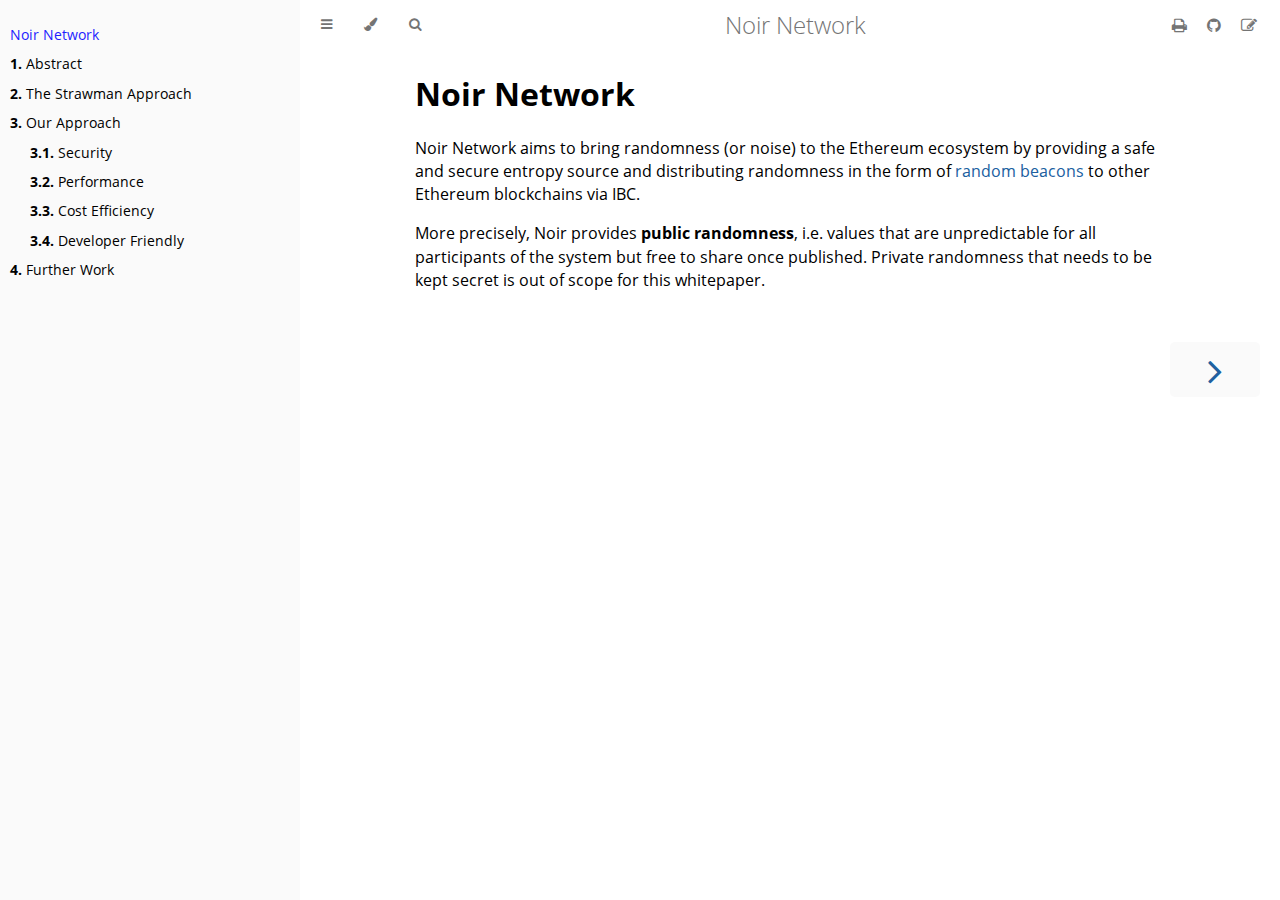
==== index.html @ 394bbcc8 "first commit" ====
<!DOCTYPE HTML>
<html lang="en" class="sidebar-visible no-js light">


<meta http-equiv="content-type" content="text/html;charset=utf-8" /><!-- /Added by HTTrack -->

<head>
    <!-- Book generated using mdBook -->
    <meta charset="UTF-8">
    <title>Noir Network</title>
    <!-- Custom HTML head -->
    <meta content="text/html; charset=utf-8" http-equiv="Content-Type">
    <meta name="description" content="">
    <meta name="viewport" content="width=device-width, initial-scale=1">
    <meta name="theme-color" content="#ffffff" />

    <link rel="icon" href="favicon.svg">
    <link rel="shortcut icon" href="favicon.png">
    <link rel="stylesheet" href="css/variables.css">
    <link rel="stylesheet" href="css/general.css">
    <link rel="stylesheet" href="css/chrome.css">
    <link rel="stylesheet" href="css/print.css" media="print">
    <!-- Fonts -->
    <link rel="stylesheet" href="FontAwesome/css/font-awesome.css">
    <link rel="stylesheet" href="fonts/fonts.css">
    <!-- Highlight.js Stylesheets -->
    <link rel="stylesheet" href="highlight.css">
    <link rel="stylesheet" href="tomorrow-night.css">
    <link rel="stylesheet" href="ayu-highlight.css">

    <!-- Custom theme stylesheets -->
</head>

<body>
    <!-- Provide site root to javascript -->
    <script type="text/javascript">
        var path_to_root = "";
        var default_theme = window.matchMedia("(prefers-color-scheme: dark)").matches ? "navy" : "light";
    </script>

    <!-- Work around some values being stored in localStorage wrapped in quotes -->
    <script type="text/javascript">
        try {
            var theme = localStorage.getItem('mdbook-theme');
            var sidebar = localStorage.getItem('mdbook-sidebar');

            if (theme.startsWith('"') && theme.endsWith('"')) {
                localStorage.setItem('mdbook-theme', theme.slice(1, theme.length - 1));
            }

            if (sidebar.startsWith('"') && sidebar.endsWith('"')) {
                localStorage.setItem('mdbook-sidebar', sidebar.slice(1, sidebar.length - 1));
            }
        } catch (e) { }
    </script>

    <!-- Set the theme before any content is loaded, prevents flash -->
    <script type="text/javascript">
        var theme;
        try { theme = localStorage.getItem('mdbook-theme'); } catch (e) { }
        if (theme === null || theme === undefined) { theme = default_theme; }
        var html = document.querySelector('html');
        html.classList.remove('no-js')
        html.classList.remove('light')
        html.classList.add(theme);
        html.classList.add('js');
    </script>

    <!-- Hide / unhide sidebar before it is displayed -->
    <script type="text/javascript">
        var html = document.querySelector('html');
        var sidebar = 'hidden';
        if (document.body.clientWidth >= 1080) {
            try { sidebar = localStorage.getItem('mdbook-sidebar'); } catch (e) { }
            sidebar = sidebar || 'visible';
        }
        html.classList.remove('sidebar-visible');
        html.classList.add("sidebar-" + sidebar);
    </script>

    <nav id="sidebar" class="sidebar" aria-label="Table of contents">
        <div class="sidebar-scrollbox">
            <ol class="chapter">
                <li class="chapter-item expanded affix "><a href="title.html" class="active">Noir Network</a></li>
                <li class="chapter-item expanded "><a href="abstract.html"><strong aria-hidden="true">1.</strong>
                        Abstract</a></li>
                <li class="chapter-item expanded "><a href="the_strawman_approach.html"><strong
                            aria-hidden="true">2.</strong> The Strawman Approach</a></li>
                <li class="chapter-item expanded "><a href="our_approach.html"><strong aria-hidden="true">3.</strong>
                        Our Approach</a></li>
                <li>
                    <ol class="section">
                        <li class="chapter-item expanded "><a href="security.html"><strong
                                    aria-hidden="true">3.1.</strong> Security</a></li>
                        <li class="chapter-item expanded "><a href="performance.html"><strong
                                    aria-hidden="true">3.2.</strong> Performance</a></li>
                        <li class="chapter-item expanded "><a href="cost_efficiency.html"><strong
                                    aria-hidden="true">3.3.</strong> Cost Efficiency</a></li>
                        <li class="chapter-item expanded "><a href="developer_friendly.html"><strong
                                    aria-hidden="true">3.4.</strong> Developer Friendly</a></li>
                    </ol>
                </li>
                <li class="chapter-item expanded "><a href="further_work.html"><strong aria-hidden="true">4.</strong>
                        Further Work</a></li>
            </ol>
        </div>
        <div id="sidebar-resize-handle" class="sidebar-resize-handle"></div>
    </nav>

    <div id="page-wrapper" class="page-wrapper">

        <div class="page">
            <div id="menu-bar-hover-placeholder"></div>
            <div id="menu-bar" class="menu-bar sticky bordered">
                <div class="left-buttons">
                    <button id="sidebar-toggle" class="icon-button" type="button" title="Toggle Table of Contents"
                        aria-label="Toggle Table of Contents" aria-controls="sidebar">
                        <i class="fa fa-bars"></i>
                    </button>
                    <button id="theme-toggle" class="icon-button" type="button" title="Change theme"
                        aria-label="Change theme" aria-haspopup="true" aria-expanded="false" aria-controls="theme-list">
                        <i class="fa fa-paint-brush"></i>
                    </button>
                    <ul id="theme-list" class="theme-popup" aria-label="Themes" role="menu">
                        <li role="none"><button role="menuitem" class="theme" id="light">Light (default)</button></li>
                        <li role="none"><button role="menuitem" class="theme" id="rust">Rust</button></li>
                        <li role="none"><button role="menuitem" class="theme" id="coal">Coal</button></li>
                        <li role="none"><button role="menuitem" class="theme" id="navy">Navy</button></li>
                        <li role="none"><button role="menuitem" class="theme" id="ayu">Ayu</button></li>
                    </ul>
                    <button id="search-toggle" class="icon-button" type="button" title="Search. (Shortkey: s)"
                        aria-label="Toggle Searchbar" aria-expanded="false" aria-keyshortcuts="S"
                        aria-controls="searchbar">
                        <i class="fa fa-search"></i>
                    </button>
                </div>

                <h1 class="menu-title">Noir Network</h1>

                <div class="right-buttons">
                    <a href="print.html" title="Print this book" aria-label="Print this book">
                        <i id="print-button" class="fa fa-print"></i>
                    </a>
                    <a href="https://github.com/Noir-Network/WhitePaper_network" title="Git repository"
                        aria-label="Git repository">
                        <i id="git-repository-button" class="fa fa-github"></i>
                    </a>
                    <a href="https://github.com/noislabs/whitepaper/edit/main/src/title.md" title="Suggest an edit"
                        aria-label="Suggest an edit">
                        <i id="git-edit-button" class="fa fa-edit"></i>
                    </a>
                </div>
            </div>

            <div id="search-wrapper" class="hidden">
                <form id="searchbar-outer" class="searchbar-outer">
                    <input type="search" id="searchbar" name="searchbar" placeholder="Search this book ..."
                        aria-controls="searchresults-outer" aria-describedby="searchresults-header">
                </form>
                <div id="searchresults-outer" class="searchresults-outer hidden">
                    <div id="searchresults-header" class="searchresults-header"></div>
                    <ul id="searchresults">
                    </ul>
                </div>
            </div>
            <!-- Apply ARIA attributes after the sidebar and the sidebar toggle button are added to the DOM -->
            <script type="text/javascript">
                document.getElementById('sidebar-toggle').setAttribute('aria-expanded', sidebar === 'visible');
                document.getElementById('sidebar').setAttribute('aria-hidden', sidebar !== 'visible');
                Array.from(document.querySelectorAll('#sidebar a')).forEach(function (link) {
                    link.setAttribute('tabIndex', sidebar === 'visible' ? 0 : -1);
                });
            </script>

            <div id="content" class="content">
                <main>
                    <h1 id="nois-network"><a class="header" href="#nois-network">Noir Network</a></h1>
                    <p>Noir Network aims to bring randomness (or noise) to the Ethereum ecosystem by providing a safe
                        and secure entropy source and distributing randomness in the form of <a
                            href="http://www.copenhagen-interpretation.com/home/cryptography/cryptographic-beacons">random
                            beacons</a> to other Ethereum blockchains via IBC.
                    </p>
                    <p>More precisely, Noir provides<strong> public randomness</strong>, i.e. values that are
                        unpredictable for all participants of the system but free to share once published. Private
                        randomness that needs to be kept secret is out of scope for this whitepaper.</p>

                </main>

                <nav class="nav-wrapper" aria-label="Page navigation">
                    <!-- Mobile navigation buttons -->
                    <a rel="next" href="abstract.html" class="mobile-nav-chapters next" title="Next chapter"
                        aria-label="Next chapter" aria-keyshortcuts="Right">
                        <i class="fa fa-angle-right"></i>
                    </a>
                    <div style="clear: both"></div>
                </nav>
            </div>
        </div>

        <nav class="nav-wide-wrapper" aria-label="Page navigation">
            <a rel="next" href="abstract.html" class="nav-chapters next" title="Next chapter" aria-label="Next chapter"
                aria-keyshortcuts="Right">
                <i class="fa fa-angle-right"></i>
            </a>
        </nav>

    </div>

    <script type="text/javascript">
        window.playground_copyable = true;
    </script>
    <script src="elasticlunr.min.js" type="text/javascript" charset="utf-8"></script>
    <script src="mark.min.js" type="text/javascript" charset="utf-8"></script>
    <script src="searcher.js" type="text/javascript" charset="utf-8"></script>
    <script src="clipboard.min.js" type="text/javascript" charset="utf-8"></script>
    <script src="highlight.js" type="text/javascript" charset="utf-8"></script>
    <script src="book.js" type="text/javascript" charset="utf-8"></script>

    <!-- Custom JS scripts -->
</body>

<!-- Mirrored from whitepaper.nois.network/ by HTTrack Website Copier/3.x [XR&CO'2014], Sat, 03 Dec 2022 16:42:57 GMT -->

</html>
---- css/variables.css ----
/* Globals */

:root {
    --sidebar-width: 300px;
    --page-padding: 15px;
    --content-max-width: 750px;
    --menu-bar-height: 50px;
}

/* Themes */

.ayu {
    --bg: hsl(210, 25%, 8%);
    --fg: #c5c5c5;

    --sidebar-bg: #14191f;
    --sidebar-fg: #c8c9db;
    --sidebar-non-existant: #5c6773;
    --sidebar-active: #ffb454;
    --sidebar-spacer: #2d334f;

    --scrollbar: var(--sidebar-fg);

    --icons: #737480;
    --icons-hover: #b7b9cc;

    --links: #0096cf;

    --inline-code-color: #ffb454;

    --theme-popup-bg: #14191f;
    --theme-popup-border: #5c6773;
    --theme-hover: #191f26;

    --quote-bg: hsl(226, 15%, 17%);
    --quote-border: hsl(226, 15%, 22%);

    --table-border-color: hsl(210, 25%, 13%);
    --table-header-bg: hsl(210, 25%, 28%);
    --table-alternate-bg: hsl(210, 25%, 11%);

    --searchbar-border-color: #848484;
    --searchbar-bg: #424242;
    --searchbar-fg: #fff;
    --searchbar-shadow-color: #d4c89f;
    --searchresults-header-fg: #666;
    --searchresults-border-color: #888;
    --searchresults-li-bg: #252932;
    --search-mark-bg: #e3b171;
}

.coal {
    --bg: hsl(200, 7%, 8%);
    --fg: #98a3ad;

    --sidebar-bg: #292c2f;
    --sidebar-fg: #a1adb8;
    --sidebar-non-existant: #505254;
    --sidebar-active: #3473ad;
    --sidebar-spacer: #393939;

    --scrollbar: var(--sidebar-fg);

    --icons: #43484d;
    --icons-hover: #b3c0cc;

    --links: #2b79a2;

    --inline-code-color: #c5c8c6;

    --theme-popup-bg: #141617;
    --theme-popup-border: #43484d;
    --theme-hover: #1f2124;

    --quote-bg: hsl(234, 21%, 18%);
    --quote-border: hsl(234, 21%, 23%);

    --table-border-color: hsl(200, 7%, 13%);
    --table-header-bg: hsl(200, 7%, 28%);
    --table-alternate-bg: hsl(200, 7%, 11%);

    --searchbar-border-color: #aaa;
    --searchbar-bg: #b7b7b7;
    --searchbar-fg: #000;
    --searchbar-shadow-color: #aaa;
    --searchresults-header-fg: #666;
    --searchresults-border-color: #98a3ad;
    --searchresults-li-bg: #2b2b2f;
    --search-mark-bg: #355c7d;
}

.light {
    --bg: hsl(0, 0%, 100%);
    --fg: hsl(0, 0%, 0%);

    --sidebar-bg: #fafafa;
    --sidebar-fg: hsl(0, 0%, 0%);
    --sidebar-non-existant: #aaaaaa;
    --sidebar-active: #1f1fff;
    --sidebar-spacer: #f4f4f4;

    --scrollbar: #8F8F8F;

    --icons: #747474;
    --icons-hover: #000000;

    --links: #20609f;

    --inline-code-color: #301900;

    --theme-popup-bg: #fafafa;
    --theme-popup-border: #cccccc;
    --theme-hover: #e6e6e6;

    --quote-bg: hsl(197, 37%, 96%);
    --quote-border: hsl(197, 37%, 91%);

    --table-border-color: hsl(0, 0%, 95%);
    --table-header-bg: hsl(0, 0%, 80%);
    --table-alternate-bg: hsl(0, 0%, 97%);

    --searchbar-border-color: #aaa;
    --searchbar-bg: #fafafa;
    --searchbar-fg: #000;
    --searchbar-shadow-color: #aaa;
    --searchresults-header-fg: #666;
    --searchresults-border-color: #888;
    --searchresults-li-bg: #e4f2fe;
    --search-mark-bg: #a2cff5;
}

.navy {
    --bg: hsl(226, 23%, 11%);
    --fg: #bcbdd0;

    --sidebar-bg: #282d3f;
    --sidebar-fg: #c8c9db;
    --sidebar-non-existant: #505274;
    --sidebar-active: #2b79a2;
    --sidebar-spacer: #2d334f;

    --scrollbar: var(--sidebar-fg);

    --icons: #737480;
    --icons-hover: #b7b9cc;

    --links: #2b79a2;

    --inline-code-color: #c5c8c6;

    --theme-popup-bg: #161923;
    --theme-popup-border: #737480;
    --theme-hover: #282e40;

    --quote-bg: hsl(226, 15%, 17%);
    --quote-border: hsl(226, 15%, 22%);

    --table-border-color: hsl(226, 23%, 16%);
    --table-header-bg: hsl(226, 23%, 31%);
    --table-alternate-bg: hsl(226, 23%, 14%);

    --searchbar-border-color: #aaa;
    --searchbar-bg: #aeaec6;
    --searchbar-fg: #000;
    --searchbar-shadow-color: #aaa;
    --searchresults-header-fg: #5f5f71;
    --searchresults-border-color: #5c5c68;
    --searchresults-li-bg: #242430;
    --search-mark-bg: #a2cff5;
}

.rust {
    --bg: hsl(60, 9%, 87%);
    --fg: #262625;

    --sidebar-bg: #3b2e2a;
    --sidebar-fg: #c8c9db;
    --sidebar-non-existant: #505254;
    --sidebar-active: #e69f67;
    --sidebar-spacer: #45373a;

    --scrollbar: var(--sidebar-fg);

    --icons: #737480;
    --icons-hover: #262625;

    --links: #2b79a2;

    --inline-code-color: #6e6b5e;

    --theme-popup-bg: #e1e1db;
    --theme-popup-border: #b38f6b;
    --theme-hover: #99908a;

    --quote-bg: hsl(60, 5%, 75%);
    --quote-border: hsl(60, 5%, 70%);

    --table-border-color: hsl(60, 9%, 82%);
    --table-header-bg: #b3a497;
    --table-alternate-bg: hsl(60, 9%, 84%);

    --searchbar-border-color: #aaa;
    --searchbar-bg: #fafafa;
    --searchbar-fg: #000;
    --searchbar-shadow-color: #aaa;
    --searchresults-header-fg: #666;
    --searchresults-border-color: #888;
    --searchresults-li-bg: #dec2a2;
    --search-mark-bg: #e69f67;
}

@media (prefers-color-scheme: dark) {
    .light.no-js {
        --bg: hsl(200, 7%, 8%);
        --fg: #98a3ad;

        --sidebar-bg: #292c2f;
        --sidebar-fg: #a1adb8;
        --sidebar-non-existant: #505254;
        --sidebar-active: #3473ad;
        --sidebar-spacer: #393939;

        --scrollbar: var(--sidebar-fg);

        --icons: #43484d;
        --icons-hover: #b3c0cc;

        --links: #2b79a2;

        --inline-code-color: #c5c8c6;

        --theme-popup-bg: #141617;
        --theme-popup-border: #43484d;
        --theme-hover: #1f2124;

        --quote-bg: hsl(234, 21%, 18%);
        --quote-border: hsl(234, 21%, 23%);

        --table-border-color: hsl(200, 7%, 13%);
        --table-header-bg: hsl(200, 7%, 28%);
        --table-alternate-bg: hsl(200, 7%, 11%);

        --searchbar-border-color: #aaa;
        --searchbar-bg: #b7b7b7;
        --searchbar-fg: #000;
        --searchbar-shadow-color: #aaa;
        --searchresults-header-fg: #666;
        --searchresults-border-color: #98a3ad;
        --searchresults-li-bg: #2b2b2f;
        --search-mark-bg: #355c7d;
    }
}
---- css/general.css ----
/* Base styles and content styles */

@import 'variables.css';

:root {
    /* Browser default font-size is 16px, this way 1 rem = 10px */
    font-size: 62.5%;
}

html {
    font-family: "Open Sans", sans-serif;
    color: var(--fg);
    background-color: var(--bg);
    text-size-adjust: none;
    -webkit-text-size-adjust: none;
}

body {
    margin: 0;
    font-size: 1.6rem;
    overflow-x: hidden;
}

code {
    font-family: "Source Code Pro", Consolas, "Ubuntu Mono", Menlo, "DejaVu Sans Mono", monospace, monospace !important;
    font-size: 0.875em; /* please adjust the ace font size accordingly in editor.js */
}

/* make long words/inline code not x overflow */
main {
    overflow-wrap: break-word;
}

/* make wide tables scroll if they overflow */
.table-wrapper {
    overflow-x: auto;
}

/* Don't change font size in headers. */
h1 code, h2 code, h3 code, h4 code, h5 code, h6 code {
    font-size: unset;
}

.left { float: left; }
.right { float: right; }
.boring { opacity: 0.6; }
.hide-boring .boring { display: none; }
.hidden { display: none !important; }

h2, h3 { margin-top: 2.5em; }
h4, h5 { margin-top: 2em; }

.header + .header h3,
.header + .header h4,
.header + .header h5 {
    margin-top: 1em;
}

h1:target::before,
h2:target::before,
h3:target::before,
h4:target::before,
h5:target::before,
h6:target::before {
    display: inline-block;
    content: "»";
    margin-left: -30px;
    width: 30px;
}

/* This is broken on Safari as of version 14, but is fixed
   in Safari Technology Preview 117 which I think will be Safari 14.2.
   https://bugs.webkit.org/show_bug.cgi?id=218076
*/
:target {
    scroll-margin-top: calc(var(--menu-bar-height) + 0.5em);
}

.page {
    outline: 0;
    padding: 0 var(--page-padding);
    margin-top: calc(0px - var(--menu-bar-height)); /* Compensate for the #menu-bar-hover-placeholder */
}
.page-wrapper {
    box-sizing: border-box;
}
.js:not(.sidebar-resizing) .page-wrapper {
    transition: margin-left 0.3s ease, transform 0.3s ease; /* Animation: slide away */
}

.content {
    overflow-y: auto;
    padding: 0 5px 50px 5px;
}
.content main {
    margin-left: auto;
    margin-right: auto;
    max-width: var(--content-max-width);
}
.content p { line-height: 1.45em; }
.content ol { line-height: 1.45em; }
.content ul { line-height: 1.45em; }
.content a { text-decoration: none; }
.content a:hover { text-decoration: underline; }
.content img, .content video { max-width: 100%; }
.content .header:link,
.content .header:visited {
    color: var(--fg);
}
.content .header:link,
.content .header:visited:hover {
    text-decoration: none;
}

table {
    margin: 0 auto;
    border-collapse: collapse;
}
table td {
    padding: 3px 20px;
    border: 1px var(--table-border-color) solid;
}
table thead {
    background: var(--table-header-bg);
}
table thead td {
    font-weight: 700;
    border: none;
}
table thead th {
    padding: 3px 20px;
}
table thead tr {
    border: 1px var(--table-header-bg) solid;
}
/* Alternate background colors for rows */
table tbody tr:nth-child(2n) {
    background: var(--table-alternate-bg);
}


blockquote {
    margin: 20px 0;
    padding: 0 20px;
    color: var(--fg);
    background-color: var(--quote-bg);
    border-top: .1em solid var(--quote-border);
    border-bottom: .1em solid var(--quote-border);
}


:not(.footnote-definition) + .footnote-definition,
.footnote-definition + :not(.footnote-definition) {
    margin-top: 2em;
}
.footnote-definition {
    font-size: 0.9em;
    margin: 0.5em 0;
}
.footnote-definition p {
    display: inline;
}

.tooltiptext {
    position: absolute;
    visibility: hidden;
    color: #fff;
    background-color: #333;
    transform: translateX(-50%); /* Center by moving tooltip 50% of its width left */
    left: -8px; /* Half of the width of the icon */
    top: -35px;
    font-size: 0.8em;
    text-align: center;
    border-radius: 6px;
    padding: 5px 8px;
    margin: 5px;
    z-index: 1000;
}
.tooltipped .tooltiptext {
    visibility: visible;
}

.chapter li.part-title {
    color: var(--sidebar-fg);
    margin: 5px 0px;
    font-weight: bold;
}

.result-no-output {
    font-style: italic;
}
---- css/chrome.css ----
/* CSS for UI elements (a.k.a. chrome) */

@import 'variables.css';

::-webkit-scrollbar {
    background: var(--bg);
}
::-webkit-scrollbar-thumb {
    background: var(--scrollbar);
}
html {
    scrollbar-color: var(--scrollbar) var(--bg);
}
#searchresults a,
.content a:link,
a:visited,
a > .hljs {
    color: var(--links);
}

/* Menu Bar */

#menu-bar,
#menu-bar-hover-placeholder {
    z-index: 101;
    margin: auto calc(0px - var(--page-padding));
}
#menu-bar {
    position: relative;
    display: flex;
    flex-wrap: wrap;
    background-color: var(--bg);
    border-bottom-color: var(--bg);
    border-bottom-width: 1px;
    border-bottom-style: solid;
}
#menu-bar.sticky,
.js #menu-bar-hover-placeholder:hover + #menu-bar,
.js #menu-bar:hover,
.js.sidebar-visible #menu-bar {
    position: -webkit-sticky;
    position: sticky;
    top: 0 !important;
}
#menu-bar-hover-placeholder {
    position: sticky;
    position: -webkit-sticky;
    top: 0;
    height: var(--menu-bar-height);
}
#menu-bar.bordered {
    border-bottom-color: var(--table-border-color);
}
#menu-bar i, #menu-bar .icon-button {
    position: relative;
    padding: 0 8px;
    z-index: 10;
    line-height: var(--menu-bar-height);
    cursor: pointer;
    transition: color 0.5s;
}
@media only screen and (max-width: 420px) {
    #menu-bar i, #menu-bar .icon-button {
        padding: 0 5px;
    }
}

.icon-button {
    border: none;
    background: none;
    padding: 0;
    color: inherit;
}
.icon-button i {
    margin: 0;
}

.right-buttons {
    margin: 0 15px;
}
.right-buttons a {
    text-decoration: none;
}

.left-buttons {
    display: flex;
    margin: 0 5px;
}
.no-js .left-buttons {
    display: none;
}

.menu-title {
    display: inline-block;
    font-weight: 200;
    font-size: 2.4rem;
    line-height: var(--menu-bar-height);
    text-align: center;
    margin: 0;
    flex: 1;
    white-space: nowrap;
    overflow: hidden;
    text-overflow: ellipsis;
}
.js .menu-title {
    cursor: pointer;
}

.menu-bar,
.menu-bar:visited,
.nav-chapters,
.nav-chapters:visited,
.mobile-nav-chapters,
.mobile-nav-chapters:visited,
.menu-bar .icon-button,
.menu-bar a i {
    color: var(--icons);
}

.menu-bar i:hover,
.menu-bar .icon-button:hover,
.nav-chapters:hover,
.mobile-nav-chapters i:hover {
    color: var(--icons-hover);
}

/* Nav Icons */

.nav-chapters {
    font-size: 2.5em;
    text-align: center;
    text-decoration: none;

    position: fixed;
    top: 0;
    bottom: 0;
    margin: 0;
    max-width: 150px;
    min-width: 90px;

    display: flex;
    justify-content: center;
    align-content: center;
    flex-direction: column;

    transition: color 0.5s, background-color 0.5s;
}

.nav-chapters:hover {
    text-decoration: none;
    background-color: var(--theme-hover);
    transition: background-color 0.15s, color 0.15s;
}

.nav-wrapper {
    margin-top: 50px;
    display: none;
}

.mobile-nav-chapters {
    font-size: 2.5em;
    text-align: center;
    text-decoration: none;
    width: 90px;
    border-radius: 5px;
    background-color: var(--sidebar-bg);
}

.previous {
    float: left;
}

.next {
    float: right;
    right: var(--page-padding);
}

@media only screen and (max-width: 1080px) {
    .nav-wide-wrapper { display: none; }
    .nav-wrapper { display: block; }
}

@media only screen and (max-width: 1380px) {
    .sidebar-visible .nav-wide-wrapper { display: none; }
    .sidebar-visible .nav-wrapper { display: block; }
}

/* Inline code */

:not(pre) > .hljs {
    display: inline;
    padding: 0.1em 0.3em;
    border-radius: 3px;
}

:not(pre):not(a) > .hljs {
    color: var(--inline-code-color);
    overflow-x: initial;
}

a:hover > .hljs {
    text-decoration: underline;
}

pre {
    position: relative;
}
pre > .buttons {
    position: absolute;
    z-index: 100;
    right: 0px;
    top: 2px;
    margin: 0px;
    padding: 2px 0px;

    color: var(--sidebar-fg);
    cursor: pointer;
    visibility: hidden;
    opacity: 0;
    transition: visibility 0.1s linear, opacity 0.1s linear;
}
pre:hover > .buttons {
    visibility: visible;
    opacity: 1
}
pre > .buttons :hover {
    color: var(--sidebar-active);
    border-color: var(--icons-hover);
    background-color: var(--theme-hover);
}
pre > .buttons i {
    margin-left: 8px;
}
pre > .buttons button {
    cursor: inherit;
    margin: 0px 5px;
    padding: 3px 5px;
    font-size: 14px;

    border-style: solid;
    border-width: 1px;
    border-radius: 4px;
    border-color: var(--icons);
    background-color: var(--theme-popup-bg);
    transition: 100ms;
    transition-property: color,border-color,background-color;
    color: var(--icons);
}
@media (pointer: coarse) {
    pre > .buttons button {
        /* On mobile, make it easier to tap buttons. */
        padding: 0.3rem 1rem;
    }
}
pre > code {
    padding: 1rem;
}

/* FIXME: ACE editors overlap their buttons because ACE does absolute
   positioning within the code block which breaks padding. The only solution I
   can think of is to move the padding to the outer pre tag (or insert a div
   wrapper), but that would require fixing a whole bunch of CSS rules.
*/
.hljs.ace_editor {
  padding: 0rem 0rem;
}

pre > .result {
    margin-top: 10px;
}

/* Search */

#searchresults a {
    text-decoration: none;
}

mark {
    border-radius: 2px;
    padding: 0 3px 1px 3px;
    margin: 0 -3px -1px -3px;
    background-color: var(--search-mark-bg);
    transition: background-color 300ms linear;
    cursor: pointer;
}

mark.fade-out {
    background-color: rgba(0,0,0,0) !important;
    cursor: auto;
}

.searchbar-outer {
    margin-left: auto;
    margin-right: auto;
    max-width: var(--content-max-width);
}

#searchbar {
    width: 100%;
    margin: 5px auto 0px auto;
    padding: 10px 16px;
    transition: box-shadow 300ms ease-in-out;
    border: 1px solid var(--searchbar-border-color);
    border-radius: 3px;
    background-color: var(--searchbar-bg);
    color: var(--searchbar-fg);
}
#searchbar:focus,
#searchbar.active {
    box-shadow: 0 0 3px var(--searchbar-shadow-color);
}

.searchresults-header {
    font-weight: bold;
    font-size: 1em;
    padding: 18px 0 0 5px;
    color: var(--searchresults-header-fg);
}

.searchresults-outer {
    margin-left: auto;
    margin-right: auto;
    max-width: var(--content-max-width);
    border-bottom: 1px dashed var(--searchresults-border-color);
}

ul#searchresults {
    list-style: none;
    padding-left: 20px;
}
ul#searchresults li {
    margin: 10px 0px;
    padding: 2px;
    border-radius: 2px;
}
ul#searchresults li.focus {
    background-color: var(--searchresults-li-bg);
}
ul#searchresults span.teaser {
    display: block;
    clear: both;
    margin: 5px 0 0 20px;
    font-size: 0.8em;
}
ul#searchresults span.teaser em {
    font-weight: bold;
    font-style: normal;
}

/* Sidebar */

.sidebar {
    position: fixed;
    left: 0;
    top: 0;
    bottom: 0;
    width: var(--sidebar-width);
    font-size: 0.875em;
    box-sizing: border-box;
    -webkit-overflow-scrolling: touch;
    overscroll-behavior-y: contain;
    background-color: var(--sidebar-bg);
    color: var(--sidebar-fg);
}
.sidebar-resizing {
    -moz-user-select: none;
    -webkit-user-select: none;
    -ms-user-select: none;
    user-select: none;
}
.js:not(.sidebar-resizing) .sidebar {
    transition: transform 0.3s; /* Animation: slide away */
}
.sidebar code {
    line-height: 2em;
}
.sidebar .sidebar-scrollbox {
    overflow-y: auto;
    position: absolute;
    top: 0;
    bottom: 0;
    left: 0;
    right: 0;
    padding: 10px 10px;
}
.sidebar .sidebar-resize-handle {
    position: absolute;
    cursor: col-resize;
    width: 0;
    right: 0;
    top: 0;
    bottom: 0;
}
.js .sidebar .sidebar-resize-handle {
    cursor: col-resize;
    width: 5px;
}
.sidebar-hidden .sidebar {
    transform: translateX(calc(0px - var(--sidebar-width)));
}
.sidebar::-webkit-scrollbar {
    background: var(--sidebar-bg);
}
.sidebar::-webkit-scrollbar-thumb {
    background: var(--scrollbar);
}

.sidebar-visible .page-wrapper {
    transform: translateX(var(--sidebar-width));
}
@media only screen and (min-width: 620px) {
    .sidebar-visible .page-wrapper {
        transform: none;
        margin-left: var(--sidebar-width);
    }
}

.chapter {
    list-style: none outside none;
    padding-left: 0;
    line-height: 2.2em;
}

.chapter ol {
    width: 100%;
}

.chapter li {
    display: flex;
    color: var(--sidebar-non-existant);
}
.chapter li a {
    display: block;
    padding: 0;
    text-decoration: none;
    color: var(--sidebar-fg);
}

.chapter li a:hover {
    color: var(--sidebar-active);
}

.chapter li a.active {
    color: var(--sidebar-active);
}

.chapter li > a.toggle {
    cursor: pointer;
    display: block;
    margin-left: auto;
    padding: 0 10px;
    user-select: none;
    opacity: 0.68;
}

.chapter li > a.toggle div {
    transition: transform 0.5s;
}

/* collapse the section */
.chapter li:not(.expanded) + li > ol {
    display: none;
}

.chapter li.chapter-item {
    line-height: 1.5em;
    margin-top: 0.6em;
}

.chapter li.expanded > a.toggle div {
    transform: rotate(90deg);
}

.spacer {
    width: 100%;
    height: 3px;
    margin: 5px 0px;
}
.chapter .spacer {
    background-color: var(--sidebar-spacer);
}

@media (-moz-touch-enabled: 1), (pointer: coarse) {
    .chapter li a { padding: 5px 0; }
    .spacer { margin: 10px 0; }
}

.section {
    list-style: none outside none;
    padding-left: 20px;
    line-height: 1.9em;
}

/* Theme Menu Popup */

.theme-popup {
    position: absolute;
    left: 10px;
    top: var(--menu-bar-height);
    z-index: 1000;
    border-radius: 4px;
    font-size: 0.7em;
    color: var(--fg);
    background: var(--theme-popup-bg);
    border: 1px solid var(--theme-popup-border);
    margin: 0;
    padding: 0;
    list-style: none;
    display: none;
}
.theme-popup .default {
    color: var(--icons);
}
.theme-popup .theme {
    width: 100%;
    border: 0;
    margin: 0;
    padding: 2px 10px;
    line-height: 25px;
    white-space: nowrap;
    text-align: left;
    cursor: pointer;
    color: inherit;
    background: inherit;
    font-size: inherit;
}
.theme-popup .theme:hover {
    background-color: var(--theme-hover);
}
.theme-popup .theme:hover:first-child,
.theme-popup .theme:hover:last-child {
    border-top-left-radius: inherit;
    border-top-right-radius: inherit;
}
---- css/print.css ----
#sidebar,
#menu-bar,
.nav-chapters,
.mobile-nav-chapters {
    display: none;
}

#page-wrapper.page-wrapper {
    transform: none;
    margin-left: 0px;
    overflow-y: initial;
}

#content {
    max-width: none;
    margin: 0;
    padding: 0;
}

.page {
    overflow-y: initial;
}

code {
    background-color: #666666;
    border-radius: 5px;

    /* Force background to be printed in Chrome */
    -webkit-print-color-adjust: exact;
}

pre > .buttons {
    z-index: 2;
}

a, a:visited, a:active, a:hover {
    color: #4183c4;
    text-decoration: none;
}

h1, h2, h3, h4, h5, h6 {
    page-break-inside: avoid;
    page-break-after: avoid;
}

pre, code {
    page-break-inside: avoid;
    white-space: pre-wrap;
}

.fa {
    display: none !important;
}
---- fonts/fonts.css ----
/* Open Sans is licensed under the Apache License, Version 2.0. See http://www.apache.org/licenses/LICENSE-2.0 */
/* Source Code Pro is under the Open Font License. See https://scripts.sil.org/cms/scripts/page.php?site_id=nrsi&id=OFL */

/* open-sans-300 - latin_vietnamese_latin-ext_greek-ext_greek_cyrillic-ext_cyrillic */
@font-face {
  font-family: 'Open Sans';
  font-style: normal;
  font-weight: 300;
  src: local('Open Sans Light'), local('OpenSans-Light'),
       url('open-sans-v17-all-charsets-300.woff2') format('woff2');
}

/* open-sans-300italic - latin_vietnamese_latin-ext_greek-ext_greek_cyrillic-ext_cyrillic */
@font-face {
  font-family: 'Open Sans';
  font-style: italic;
  font-weight: 300;
  src: local('Open Sans Light Italic'), local('OpenSans-LightItalic'),
       url('open-sans-v17-all-charsets-300italic.woff2') format('woff2');
}

/* open-sans-regular - latin_vietnamese_latin-ext_greek-ext_greek_cyrillic-ext_cyrillic */
@font-face {
  font-family: 'Open Sans';
  font-style: normal;
  font-weight: 400;
  src: local('Open Sans Regular'), local('OpenSans-Regular'),
       url('open-sans-v17-all-charsets-regular.woff2') format('woff2');
}

/* open-sans-italic - latin_vietnamese_latin-ext_greek-ext_greek_cyrillic-ext_cyrillic */
@font-face {
  font-family: 'Open Sans';
  font-style: italic;
  font-weight: 400;
  src: local('Open Sans Italic'), local('OpenSans-Italic'),
       url('open-sans-v17-all-charsets-italic.woff2') format('woff2');
}

/* open-sans-600 - latin_vietnamese_latin-ext_greek-ext_greek_cyrillic-ext_cyrillic */
@font-face {
  font-family: 'Open Sans';
  font-style: normal;
  font-weight: 600;
  src: local('Open Sans SemiBold'), local('OpenSans-SemiBold'),
       url('open-sans-v17-all-charsets-600.woff2') format('woff2');
}

/* open-sans-600italic - latin_vietnamese_latin-ext_greek-ext_greek_cyrillic-ext_cyrillic */
@font-face {
  font-family: 'Open Sans';
  font-style: italic;
  font-weight: 600;
  src: local('Open Sans SemiBold Italic'), local('OpenSans-SemiBoldItalic'),
       url('open-sans-v17-all-charsets-600italic.woff2') format('woff2');
}

/* open-sans-700 - latin_vietnamese_latin-ext_greek-ext_greek_cyrillic-ext_cyrillic */
@font-face {
  font-family: 'Open Sans';
  font-style: normal;
  font-weight: 700;
  src: local('Open Sans Bold'), local('OpenSans-Bold'),
       url('open-sans-v17-all-charsets-700.woff2') format('woff2');
}

/* open-sans-700italic - latin_vietnamese_latin-ext_greek-ext_greek_cyrillic-ext_cyrillic */
@font-face {
  font-family: 'Open Sans';
  font-style: italic;
  font-weight: 700;
  src: local('Open Sans Bold Italic'), local('OpenSans-BoldItalic'),
       url('open-sans-v17-all-charsets-700italic.woff2') format('woff2');
}

/* open-sans-800 - latin_vietnamese_latin-ext_greek-ext_greek_cyrillic-ext_cyrillic */
@font-face {
  font-family: 'Open Sans';
  font-style: normal;
  font-weight: 800;
  src: local('Open Sans ExtraBold'), local('OpenSans-ExtraBold'),
       url('open-sans-v17-all-charsets-800.woff2') format('woff2');
}

/* open-sans-800italic - latin_vietnamese_latin-ext_greek-ext_greek_cyrillic-ext_cyrillic */
@font-face {
  font-family: 'Open Sans';
  font-style: italic;
  font-weight: 800;
  src: local('Open Sans ExtraBold Italic'), local('OpenSans-ExtraBoldItalic'),
       url('open-sans-v17-all-charsets-800italic.woff2') format('woff2');
}

/* source-code-pro-500 - latin_vietnamese_latin-ext_greek_cyrillic-ext_cyrillic */
@font-face {
  font-family: 'Source Code Pro';
  font-style: normal;
  font-weight: 500;
  src: url('source-code-pro-v11-all-charsets-500.woff2') format('woff2');
}
---- highlight.css ----
/*
 * An increased contrast highlighting scheme loosely based on the
 * "Base16 Atelier Dune Light" theme by Bram de Haan
 * (http://atelierbram.github.io/syntax-highlighting/atelier-schemes/dune)
 * Original Base16 color scheme by Chris Kempson
 * (https://github.com/chriskempson/base16)
 */

/* Comment */
.hljs-comment,
.hljs-quote {
  color: #575757;
}

/* Red */
.hljs-variable,
.hljs-template-variable,
.hljs-attribute,
.hljs-tag,
.hljs-name,
.hljs-regexp,
.hljs-link,
.hljs-name,
.hljs-selector-id,
.hljs-selector-class {
  color: #d70025;
}

/* Orange */
.hljs-number,
.hljs-meta,
.hljs-built_in,
.hljs-builtin-name,
.hljs-literal,
.hljs-type,
.hljs-params {
  color: #b21e00;
}

/* Green */
.hljs-string,
.hljs-symbol,
.hljs-bullet {
  color: #008200;
}

/* Blue */
.hljs-title,
.hljs-section {
  color: #0030f2;
}

/* Purple */
.hljs-keyword,
.hljs-selector-tag {
  color: #9d00ec;
}

.hljs {
  display: block;
  overflow-x: auto;
  background: #f6f7f6;
  color: #000;
}

.hljs-emphasis {
  font-style: italic;
}

.hljs-strong {
  font-weight: bold;
}

.hljs-addition {
  color: #22863a;
  background-color: #f0fff4;
}

.hljs-deletion {
  color: #b31d28;
  background-color: #ffeef0;
}
---- tomorrow-night.css ----
/* Tomorrow Night Theme */
/* http://jmblog.github.com/color-themes-for-google-code-highlightjs */
/* Original theme - https://github.com/chriskempson/tomorrow-theme */
/* http://jmblog.github.com/color-themes-for-google-code-highlightjs */

/* Tomorrow Comment */
.hljs-comment {
  color: #969896;
}

/* Tomorrow Red */
.hljs-variable,
.hljs-attribute,
.hljs-tag,
.hljs-regexp,
.ruby .hljs-constant,
.xml .hljs-tag .hljs-title,
.xml .hljs-pi,
.xml .hljs-doctype,
.html .hljs-doctype,
.css .hljs-id,
.css .hljs-class,
.css .hljs-pseudo {
  color: #cc6666;
}

/* Tomorrow Orange */
.hljs-number,
.hljs-preprocessor,
.hljs-pragma,
.hljs-built_in,
.hljs-literal,
.hljs-params,
.hljs-constant {
  color: #de935f;
}

/* Tomorrow Yellow */
.ruby .hljs-class .hljs-title,
.css .hljs-rule .hljs-attribute {
  color: #f0c674;
}

/* Tomorrow Green */
.hljs-string,
.hljs-value,
.hljs-inheritance,
.hljs-header,
.hljs-name,
.ruby .hljs-symbol,
.xml .hljs-cdata {
  color: #b5bd68;
}

/* Tomorrow Aqua */
.hljs-title,
.css .hljs-hexcolor {
  color: #8abeb7;
}

/* Tomorrow Blue */
.hljs-function,
.python .hljs-decorator,
.python .hljs-title,
.ruby .hljs-function .hljs-title,
.ruby .hljs-title .hljs-keyword,
.perl .hljs-sub,
.javascript .hljs-title,
.coffeescript .hljs-title {
  color: #81a2be;
}

/* Tomorrow Purple */
.hljs-keyword,
.javascript .hljs-function {
  color: #b294bb;
}

.hljs {
  display: block;
  overflow-x: auto;
  background: #1d1f21;
  color: #c5c8c6;
}

.coffeescript .javascript,
.javascript .xml,
.tex .hljs-formula,
.xml .javascript,
.xml .vbscript,
.xml .css,
.xml .hljs-cdata {
  opacity: 0.5;
}

.hljs-addition {
  color: #718c00;
}

.hljs-deletion {
  color: #c82829;
}
---- ayu-highlight.css ----
/*
Based off of the Ayu theme
Original by Dempfi (https://github.com/dempfi/ayu)
*/

.hljs {
  display: block;
  overflow-x: auto;
  background: #191f26;
  color: #e6e1cf;
}

.hljs-comment,
.hljs-quote {
  color: #5c6773;
  font-style: italic;
}

.hljs-variable,
.hljs-template-variable,
.hljs-attribute,
.hljs-attr,
.hljs-regexp,
.hljs-link,
.hljs-selector-id,
.hljs-selector-class {
  color: #ff7733;
}

.hljs-number,
.hljs-meta,
.hljs-builtin-name,
.hljs-literal,
.hljs-type,
.hljs-params {
  color: #ffee99;
}

.hljs-string,
.hljs-bullet {
  color: #b8cc52;
}

.hljs-title,
.hljs-built_in,
.hljs-section {
  color: #ffb454;
}

.hljs-keyword,
.hljs-selector-tag,
.hljs-symbol {
  color: #ff7733;
}

.hljs-name {
    color: #36a3d9;
}

.hljs-tag {
    color: #00568d;
}

.hljs-emphasis {
  font-style: italic;
}

.hljs-strong {
  font-weight: bold;
}

.hljs-addition {
  color: #91b362;
}

.hljs-deletion {
  color: #d96c75;
}
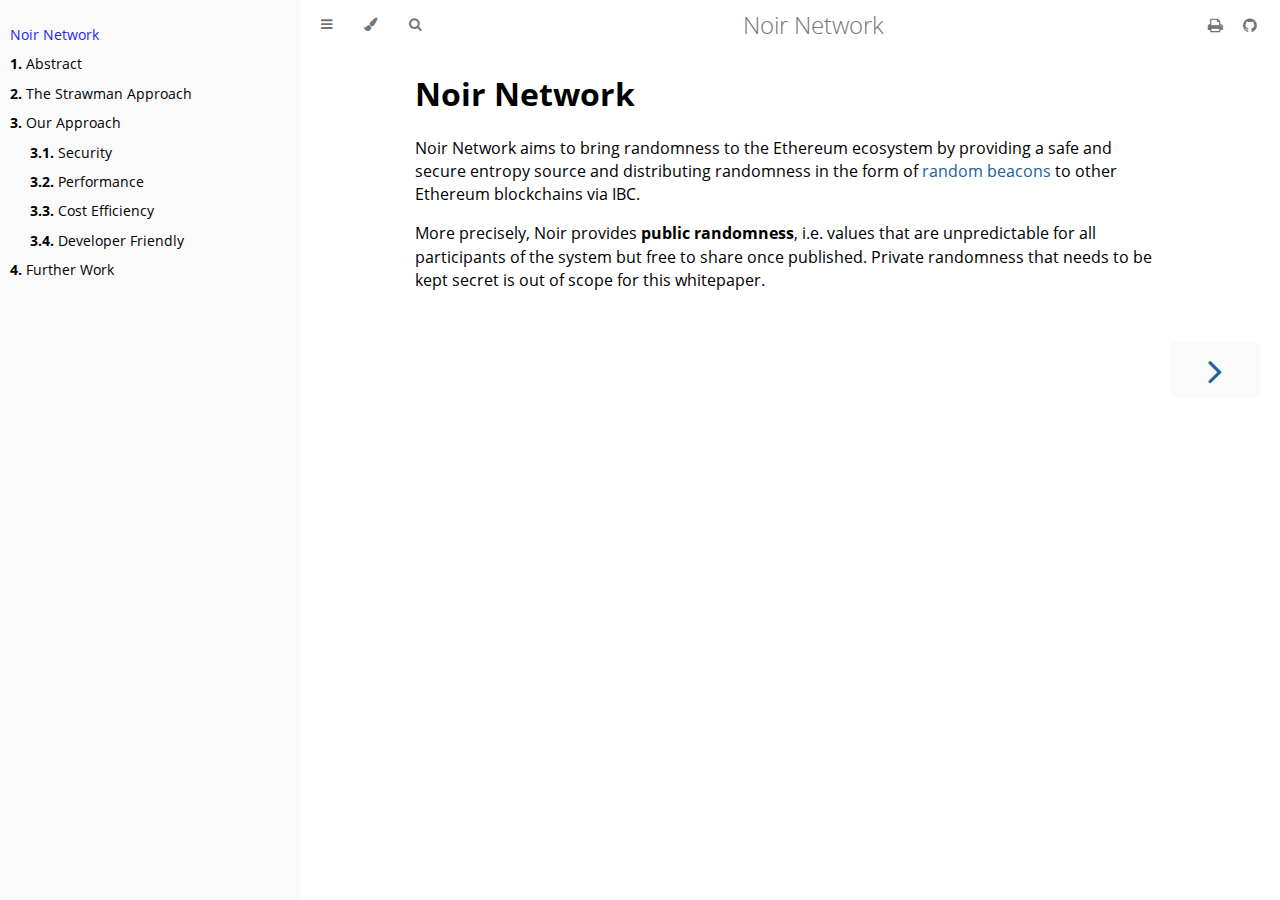
==== commit a4ab006f: "initial commit new changes added minor changes done to website" ====
--- a/index.html
+++ b/index.html
@@ -145,10 +145,6 @@
                         aria-label="Git repository">
                         <i id="git-repository-button" class="fa fa-github"></i>
                     </a>
-                    <a href="https://github.com/noislabs/whitepaper/edit/main/src/title.md" title="Suggest an edit"
-                        aria-label="Suggest an edit">
-                        <i id="git-edit-button" class="fa fa-edit"></i>
-                    </a>
                 </div>
             </div>
 
@@ -174,8 +170,8 @@
 
             <div id="content" class="content">
                 <main>
-                    <h1 id="nois-network"><a class="header" href="#nois-network">Noir Network</a></h1>
-                    <p>Noir Network aims to bring randomness (or noise) to the Ethereum ecosystem by providing a safe
+                    <h1 id="noir-network"><a class="header" href="#noir-network">Noir Network</a></h1>
+                    <p>Noir Network aims to bring randomness to the Ethereum ecosystem by providing a safe
                         and secure entropy source and distributing randomness in the form of <a
                             href="http://www.copenhagen-interpretation.com/home/cryptography/cryptographic-beacons">random
                             beacons</a> to other Ethereum blockchains via IBC.
@@ -219,6 +215,4 @@
     <!-- Custom JS scripts -->
 </body>
 
-<!-- Mirrored from whitepaper.nois.network/ by HTTrack Website Copier/3.x [XR&CO'2014], Sat, 03 Dec 2022 16:42:57 GMT -->
-
 </html>--- a/highlight.css
+++ b/highlight.css
@@ -1,11 +1,3 @@
-/*
- * An increased contrast highlighting scheme loosely based on the
- * "Base16 Atelier Dune Light" theme by Bram de Haan
- * (http://atelierbram.github.io/syntax-highlighting/atelier-schemes/dune)
- * Original Base16 color scheme by Chris Kempson
- * (https://github.com/chriskempson/base16)
- */
-
 /* Comment */
 .hljs-comment,
 .hljs-quote {
@@ -79,4 +71,4 @@
 .hljs-deletion {
   color: #b31d28;
   background-color: #ffeef0;
-}
+}--- a/tomorrow-night.css
+++ b/tomorrow-night.css
@@ -1,8 +1,3 @@
-/* Tomorrow Night Theme */
-/* http://jmblog.github.com/color-themes-for-google-code-highlightjs */
-/* Original theme - https://github.com/chriskempson/tomorrow-theme */
-/* http://jmblog.github.com/color-themes-for-google-code-highlightjs */
-
 /* Tomorrow Comment */
 .hljs-comment {
   color: #969896;
@@ -99,4 +94,4 @@
 
 .hljs-deletion {
   color: #c82829;
-}
+}--- a/ayu-highlight.css
+++ b/ayu-highlight.css
@@ -1,8 +1,3 @@
-/*
-Based off of the Ayu theme
-Original by Dempfi (https://github.com/dempfi/ayu)
-*/
-
 .hljs {
   display: block;
   overflow-x: auto;
@@ -54,11 +49,11 @@
 }
 
 .hljs-name {
-    color: #36a3d9;
+  color: #36a3d9;
 }
 
 .hljs-tag {
-    color: #00568d;
+  color: #00568d;
 }
 
 .hljs-emphasis {
@@ -75,4 +70,4 @@
 
 .hljs-deletion {
   color: #d96c75;
-}
+}